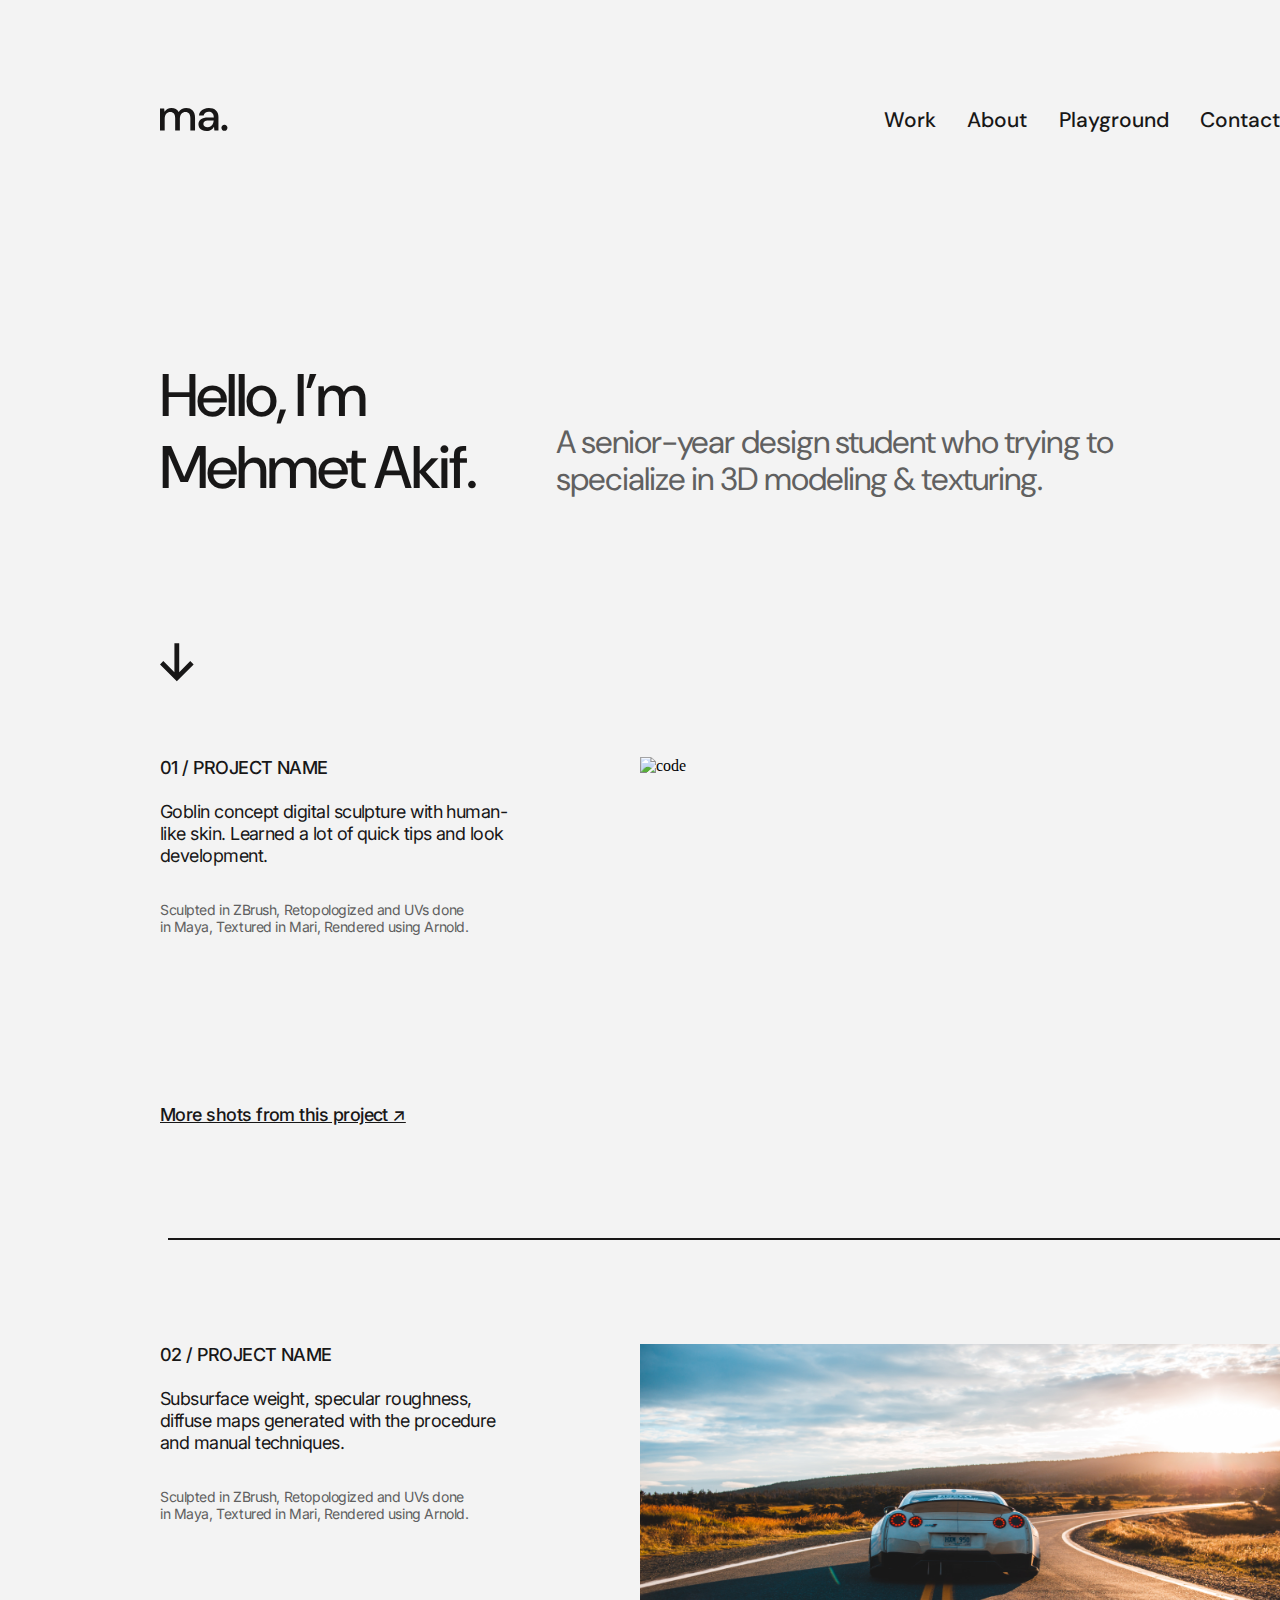
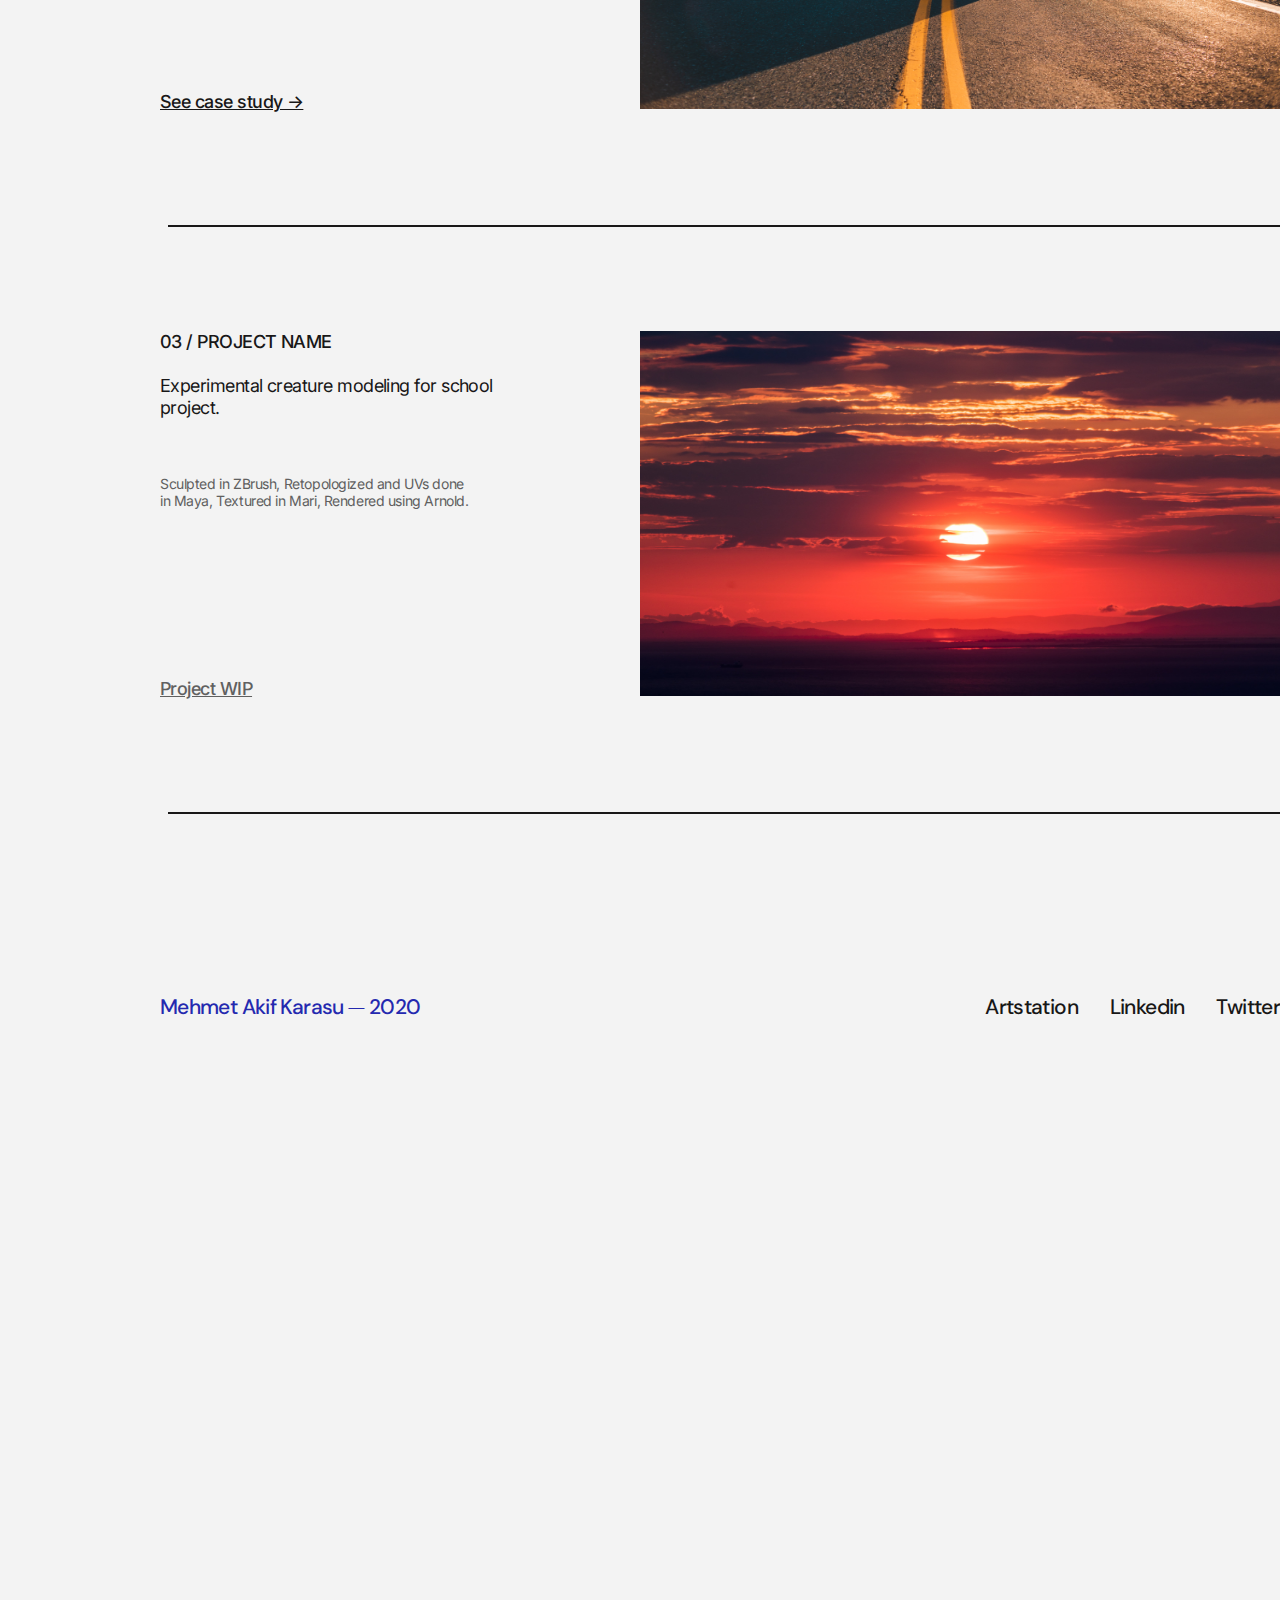
==== index.html @ daea24e1 "Add files via upload" ====
<!DOCTYPE html>
<html lang="en">
<head>
    <meta charset="UTF-8">
    <meta http-equiv="X-UA-Compatible" content="IE=edge">
    <meta name="viewport" content="width=device-width, initial-scale=1.0">
    <title>Portfolio-Work-Page</title>
    <link rel="stylesheet" href="style.css">
</head>
<body>

    <!-- Navigation Bar -->
    <nav>
        
    <svg width="68" height="23" viewBox="0 0 68 23" fill="none" xmlns="http://www.w3.org/2000/svg">
    <path d="M0 22.4692V0.530769H4.15913L4.55734 3.62692C5.26528 2.50641 6.19445 1.62179 7.34484 0.973076C8.52474 0.324359 9.88162 0 11.4155 0C14.8962 0 17.315 1.37115 18.6718 4.11346C19.4683 2.84551 20.5302 1.84295 21.8575 1.10577C23.2144 0.36859 24.6745 0 26.2379 0C28.9812 0 31.1345 0.825641 32.6978 2.47692C34.2612 4.1282 35.0429 6.59038 35.0429 9.86346V22.4692H30.3528V10.35C30.3528 6.10385 28.7304 3.98077 25.4857 3.98077C23.8339 3.98077 22.477 4.6 21.4151 5.83846C20.3827 7.07692 19.8665 8.84615 19.8665 11.1462V22.4692H15.1764V10.35C15.1764 6.10385 13.5393 3.98077 10.2651 3.98077C8.64273 3.98077 7.3006 4.6 6.23869 5.83846C5.20628 7.07692 4.69008 8.84615 4.69008 11.1462V22.4692H0Z" fill="#181717"/>
    <path d="M46.636 23C44.7777 23 43.2438 22.6904 42.0344 22.0712C40.825 21.4519 39.9254 20.641 39.3354 19.6385C38.7455 18.6064 38.4505 17.4859 38.4505 16.2769C38.4505 14.1538 39.2764 12.4731 40.9283 11.2346C42.5801 9.99616 44.9399 9.37692 48.0076 9.37692H53.7596V8.97885C53.7596 7.26859 53.2877 5.9859 52.3438 5.13077C51.4293 4.27564 50.2347 3.84808 48.7598 3.84808C47.4619 3.84808 46.3263 4.17243 45.3529 4.82115C44.409 5.44038 43.8338 6.36923 43.6273 7.60769H38.9372C39.0847 6.01539 39.6156 4.65897 40.5301 3.53846C41.474 2.38846 42.6539 1.51859 44.0697 0.928846C45.5151 0.309615 47.0932 0 48.8041 0C51.8718 0 54.2463 0.810897 55.9277 2.43269C57.609 4.025 58.4497 6.20705 58.4497 8.97885V22.4692H54.3791L53.9809 18.7096C53.3614 19.9186 52.4617 20.9359 51.2819 21.7615C50.102 22.5872 48.5533 23 46.636 23ZM47.5652 19.1962C48.8336 19.1962 49.8955 18.9013 50.7509 18.3115C51.6358 17.6923 52.3143 16.8814 52.7862 15.8788C53.2877 14.8763 53.5974 13.7705 53.7154 12.5615H48.4944C46.636 12.5615 45.3086 12.8859 44.5122 13.5346C43.7453 14.1833 43.3618 14.9942 43.3618 15.9673C43.3618 16.9699 43.7305 17.766 44.468 18.3558C45.2349 18.916 46.2673 19.1962 47.5652 19.1962Z" fill="#181717"/>
    <path d="M64.4492 22.7346C63.5643 22.7346 62.8268 22.4545 62.2369 21.8942C61.6764 21.3045 61.3962 20.6115 61.3962 19.8154C61.3962 18.9897 61.6764 18.2968 62.2369 17.7365C62.8268 17.1468 63.5643 16.8519 64.4492 16.8519C65.3341 16.8519 66.0568 17.1468 66.6172 17.7365C67.1777 18.2968 67.4579 18.9897 67.4579 19.8154C67.4579 20.6115 67.1777 21.3045 66.6172 21.8942C66.0568 22.4545 65.3341 22.7346 64.4492 22.7346Z" fill="#181717"/>
    </svg>
    
        <div class="nav-links">
            <ul>
                <li>Work</li>
                <li><a href="/about.html">About</a></li>
                <li>Playground</li>
                <li>Contact</li>
            </ul>
        </div>
    </nav>


    <!-- Section Part -->

    <section>
        <div class="headline">
            <div id="T1">
                Hello, I’m Mehmet Akif.
            </div>
            <div id="T2">
                A senior-year design student who trying to specialize in 3D modeling & texturing.
            </div>
            
            <svg width="34" height="39" viewBox="0 0 34 39" fill="none" xmlns="http://www.w3.org/2000/svg">
                <path d="M19.2187 0.181824H14.4176V29.2102L3.31959 18.1122L0.0326538 21.4361L16.8182 38.2216L33.6406 21.4361L30.2798 18.1122L19.2187 29.2102V0.181824Z" fill="#181717"/>
            </svg>
        </div>

        <div class="body_1">
            <div id="id-11">
                01 / PROJECT NAME
            </div>
            <div id="id-12">
                Goblin concept digital sculpture with human-like skin. Learned a lot of quick tips and look development.
            </div>
            <div id="id-13">
                Sculpted in ZBrush, Retopologized and UVs done in Maya, Textured in Mari, Rendered using Arnold.
            </div>
            <div id="id-14">
                <u>More shots from this project &#8599;</u>
            </div>
            <div id="thumbnail">
                <img src="/thumb-1.jpg" alt="code" height="364.68px" width="640px">
            </div>
            <hr id="seprator">
        </div>
        <div class="body_2">
            <div id="id-21">
                02 / PROJECT NAME            
            </div>
            <div id="id-22">
                Subsurface weight, specular roughness, diffuse maps generated with the procedure and manual techniques.          
            </div>
            <div id="id-23">
                Sculpted in ZBrush, Retopologized and UVs done in Maya, Textured in Mari, Rendered using Arnold.
            </div>
            <div id="id-24">
                <u>See case study &#8594;</u>
            </div>
            <div id="thumbnail-2">
                <img src="/thumb-2.jpg" alt="car" height="364.68px" width="640px">
            </div>
            <hr id="seprator-2">
        </div>
        <div class="body_3">
            <div id="id-31">
                03 / PROJECT NAME            
            </div>
            <div id="id-32">
                Experimental creature modeling for school project.
            </div>
            <div id="id-33">
                Sculpted in ZBrush, Retopologized and UVs done in Maya, Textured in Mari, Rendered using Arnold.
            </div>
            <div id="id-34">
                <u>Project WIP</u>
            </div>
            <div id="thumbnail-3">
                <img src="/thumb-3.jpg" alt="sunset" height="364.68px" width="640px">
            </div>
            <hr id="seprator-3">
        </div>
    </section>

    <!-- footer part -->
    
    <footer>
        <div class="f1">
            Mehmet Akif Karasu ⏤ 2020
        </div>
        <div class="social">
            <ul>
                <li>Artstation</li>
                <li>Linkedin</li>
                <li>Twitter</li>
            </ul>
        </div>
    </footer>
</body>
</html>
---- style.css ----
@import url('https://fonts.googleapis.com/css2?family=DM+Sans:wght@500&display=swap');
@import url('https://fonts.googleapis.com/css2?family=Inter:wght@300;400;500&display=swap');


body{
    margin: 0px;
    padding: 0px;
    width: 1440px;
    height: 2688px;
    background-color: #F3F3F3;
}


nav{
    position: absolute;
    display: flex;
    justify-content: space-between;
    width: 1120px;
    height: 35px;
    top: 102px;
    right: 160px;
    bottom: 2551px;
    left: 160px;
    align-items: center;
    font-family: 'DM Sans', sans-serif; 
}

.nav-links ul{
    display: flex;
    list-style: none;
    gap: 31.35px;
    font-style: normal;
    font-weight: 500;
    font-size: 21px;
}

.nav-links li,.nav-links li a{
    text-decoration: none;
    color: #181717;
}

.nav-links li a:hover{
    color:#6b19d6;
}


section{
    width: 1120px;
    height: 2044px;
    margin: 360px 160px 284px 160px;
}

.headline{
    width: 1056px;
    height: 283.22px;
    padding: 0px 64px 1760.78px 0px;
}


#T1{
    width: 360px;
    height: 129px;
    font-family: 'DM Sans';
    font-style: normal;
    font-weight: 500;
    font-size: 60px;
    line-height: 120%;
    letter-spacing: -0.03em;
    color: #181717;
    padding: 0px 696px 154.22px 0px;
}
 
#T2{
    position: absolute;
    width: 580px;
    height: 111px;
    left: calc(50% - 580px/2 + 206px);
    top: 424px;
    font-family: 'DM Sans';
    font-style: normal;
    font-weight: 400;
    font-size: 32px;
    line-height: 117%;
    letter-spacing: -0.03em;
    color: #606060;
}


.body_1{
    width: 1120px;
    height: 473px;
    padding: 397px 0px 1174px 0px;
}

#id-11{
    position: absolute;
    left: 160px;
    right: 953.79px;
    top: 757px;
    bottom: 1912px;
    width: 326.21px;
    height: 19px;
    font-family: 'Inter';
    font-style: normal;
    font-weight: 500;
    font-size: 18px;
    line-height: 121.5%;
    letter-spacing: -0.03em;
    color: #181717;
}

#id-12{
    position: absolute;
    width: 356px;
    height: 101px;
    left: 160px;
    right: 924px;
    top: 801px;
    bottom: 1718px;
    font-family: 'Inter';
    font-style: normal;
    font-weight: 400;
    font-size: 18px;
    line-height: 121.5%;
    letter-spacing: -0.03em;
    color: #181717;
}

#id-13{
    position: absolute;
    width: 315.34px;
    height: 35px;
    left: 160px;
    right: 964.66px;
    top: 902px;
    bottom: 1751px;
    font-family: 'Inter';
    font-style: normal;
    font-weight: 400;
    font-size: 14px;
    line-height: 121.5%;
    letter-spacing: -0.03em;
    color: #606060;
}

#id-14{
    position: absolute;
    width: 326.21px;
    height: 20px;
    left: 160px;
    right: 953.79px;
    top: 1104px;
    bottom: 1564px;
    font-family: 'Inter';
    font-style: normal;
    font-weight: 500;
    font-size: 18px;
    line-height: 121.5%;
    letter-spacing: -0.03em;
    color: #181717;
}


#thumbnail{
    position: absolute;
    width: 640px;
    height: 364.68px;
    left: 640px;
    right: 160px;
    top: 757px;
    bottom: 1566.32px;
}


#seprator{
    position: absolute;
    width: 1115.06px;
    left: 167.91px;
    right: 390px;
    top: 1230px;
    bottom: 1458px;
    border: 1.5px solid #181717;
}


.body_2{
    width: 1120px;
    height: 473px;
    padding: 984px 0px 587px 0px;
}
#id-21{
    position: absolute;
    left: 160px;
    right: 953.79px;
    top: 1344px;
    bottom: 1325px;
    width: 326.21px;
    height: 19px;
    font-family: 'Inter';
    font-style: normal;
    font-weight: 500;
    font-size: 18px;
    line-height: 121.5%;
    letter-spacing: -0.03em;
    color: #181717;
}


#id-22{
    position: absolute;
    width: 356px;
    height: 101px;
    left: 160px;
    right: 924px;
    top: 1388px;
    bottom: 1131px;
    font-family: 'Inter';
    font-style: normal;
    font-weight: 400;
    font-size: 18px;
    line-height: 121.5%;
    letter-spacing: -0.03em;
    color: #181717;
}


#id-23{
    position: absolute;
    width: 315.34px;
    height: 35px;
    left: 160px;
    right: 964.66px;
    top: 1489px;
    bottom: 1164px;
    font-family: 'Inter';
    font-style: normal;
    font-weight: 400;
    font-size: 14px;
    line-height: 121.5%;
    letter-spacing: -0.03em;
    color: #606060;
}


#id-24{
    position: absolute;
    width: 326.21px;
    height: 20px;
    left: 160px;
    right: 953.79px;
    top: 1691px;
    bottom: 977px;
    font-family: 'Inter';
    font-style: normal;
    font-weight: 500;
    font-size: 18px;
    line-height: 121.5%;
    letter-spacing: -0.03em;
    color: #181717;
}


#thumbnail-2{
    position: absolute;
    width: 640px;
    height: 364.68px;
    left: 640px;
    right: 160px;
    top: 1344px;
    bottom: 979.32px;
}


#seprator-2{
    position: absolute;
    width: 1115.06px;
    left: 167.91px;
    right: 390px;
    top: 1817px;
    bottom: 871px;
    border: 1.5px solid #181717;
}


#id-31{
    position: absolute;
    left: 160px;
    right: 953.79px;
    top: 1931px;
    bottom: 738px;
    width: 326.21px;
    height: 19px;
    font-family: 'Inter';
    font-style: normal;
    font-weight: 500;
    font-size: 18px;
    line-height: 121.5%;
    letter-spacing: -0.03em;
    color: #181717;
}


#id-32{
    position: absolute;
    width: 356px;
    height: 101px;
    left: 160px;
    right: 924px;
    top: 1975px;
    bottom: 544px;
    font-family: 'Inter';
    font-style: normal;
    font-weight: 400;
    font-size: 18px;
    line-height: 121.5%;
    letter-spacing: -0.03em;
    color: #181717;
}


#id-33{
    position: absolute;
    width: 315.34px;
    height: 35px;
    left: 160px;
    right: 964.66px;
    top: 2076px;
    bottom: 577px;
    font-family: 'Inter';
    font-style: normal;
    font-weight: 400;
    font-size: 14px;
    line-height: 121.5%;
    letter-spacing: -0.03em;
    color: #606060;
}


#id-34{
    position: absolute;
    width: 326.21px;
    height: 20px;
    left: 160px;
    right: 953.79px;
    top: 2278px;
    bottom: 390px;
    font-family: 'Inter';
    font-style: normal;
    font-weight: 500;
    font-size: 18px;
    line-height: 121.5%;
    letter-spacing: -0.03em;
    color: #606060;
}


#thumbnail-3{
    position: absolute;
    width: 640px;
    height: 364.68px;
    left: 640px;
    right: 160px;
    top: 1931px;
    bottom: 392.32px;
}


#seprator-3{
    position: absolute;
    width: 1115.06px;
    left: 167.91px;
    right: 390px;
    top: 2404px;
    bottom: 284px;
    border: 1.5px solid #181717;
}


footer{
    position: absolute;
    display: flex;
    justify-content: space-between;
    width: 1120px;
    height: 20px;
    top: 2598px;
    right: 160px;
    bottom: 70px;
    left: 160px;
    align-items: center;
    font-family: 'DM Sans', sans-serif;
}


.f1{
    font-family: 'DM Sans';
    font-style: normal;
    font-weight: 500;
    font-size: 21px;
    line-height: 120%;
    letter-spacing: -0.03em;
    color: #2429AF;
}


.social ul{
    display: flex;
    list-style: none;
    gap: 31.74px;
    font-style: normal;
    font-weight: 500;
    font-size: 21px;
    line-height: 120%;
    letter-spacing: -0.03em;
    color: #181717;
}
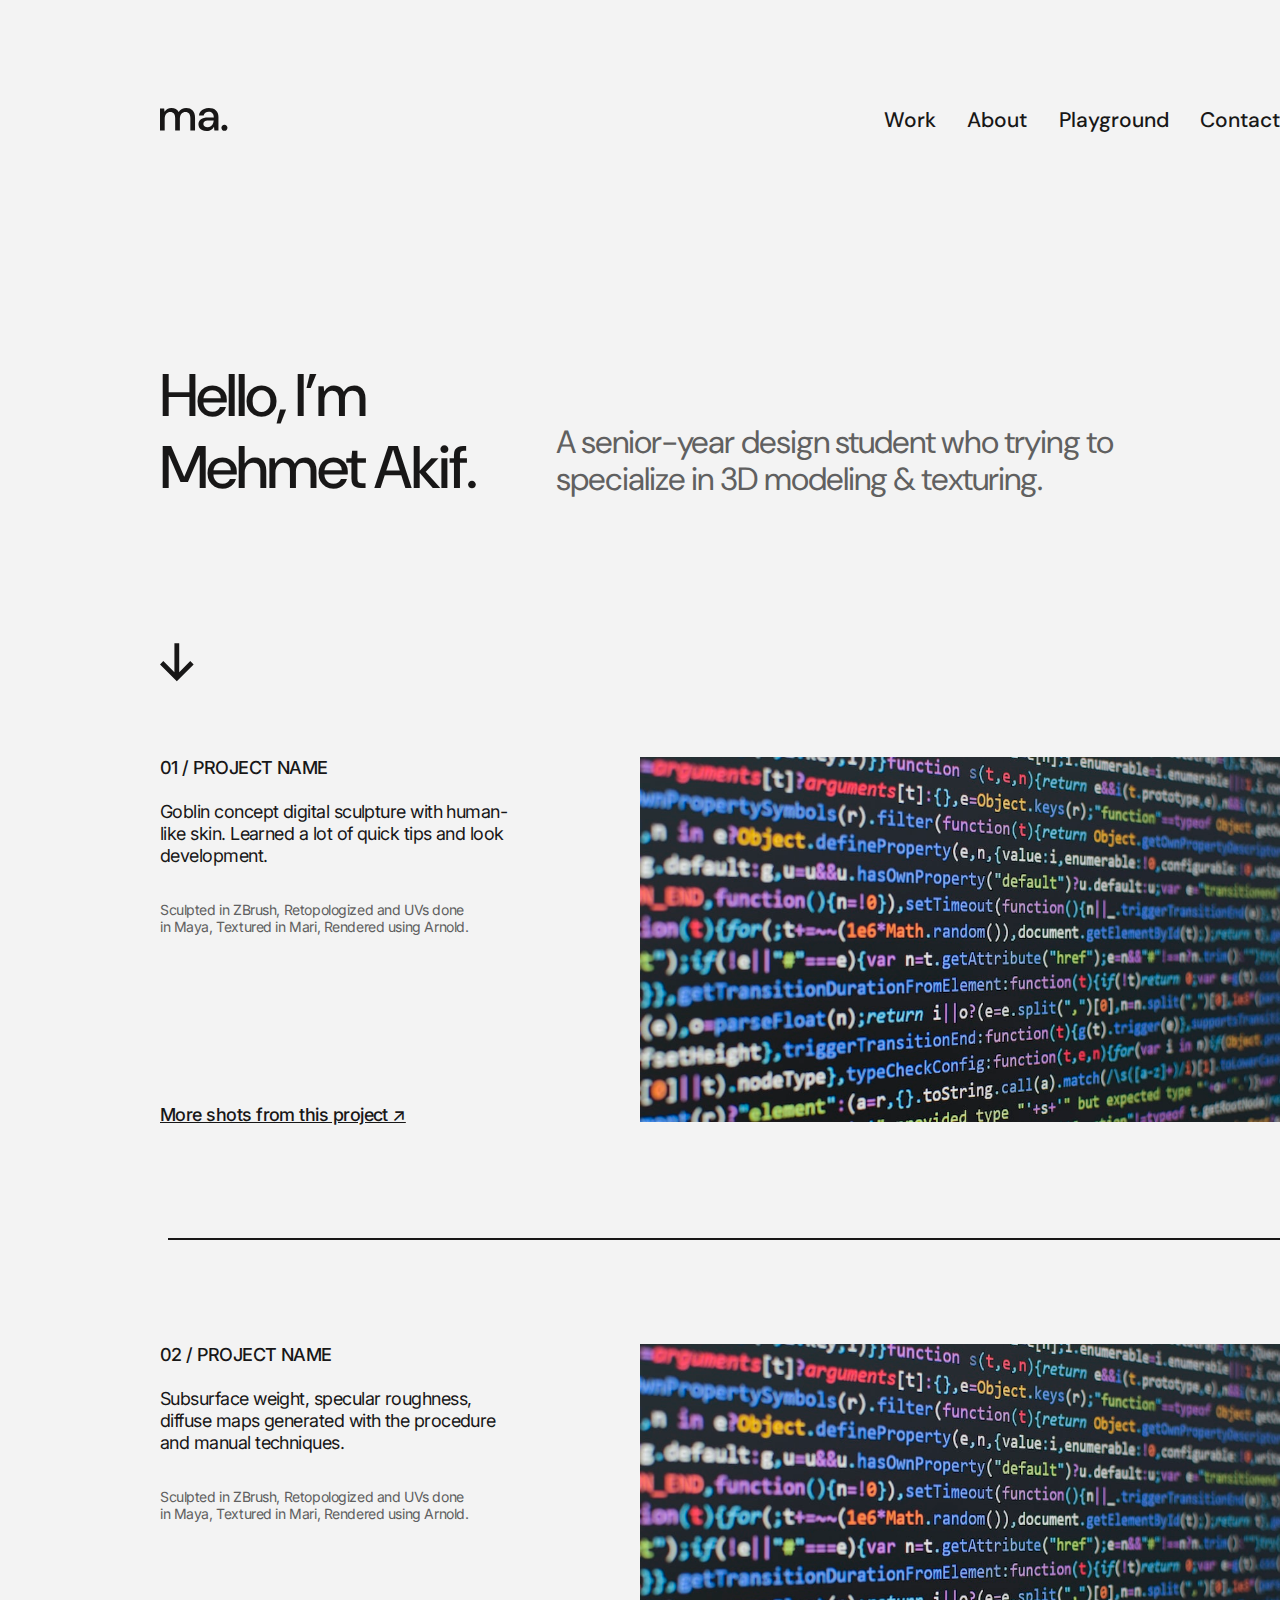
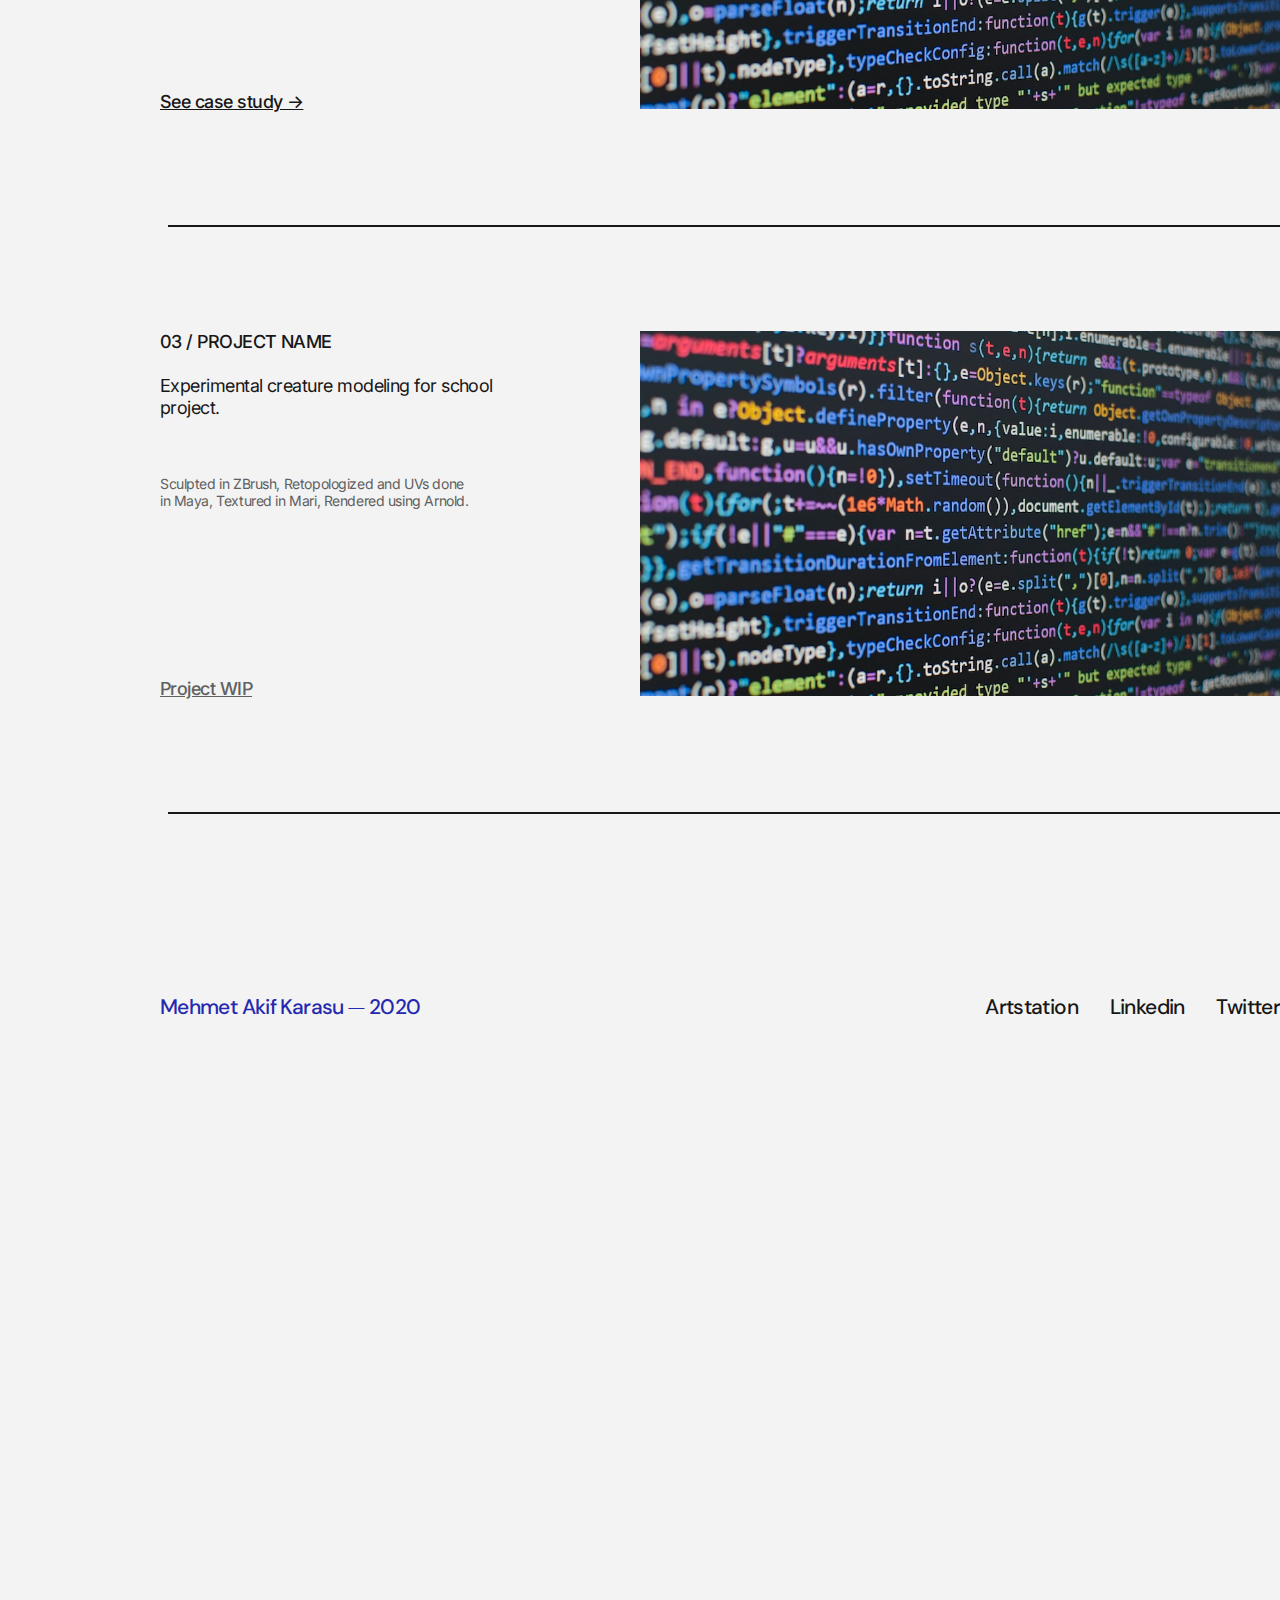
==== commit fd60a7af: "Add files via upload" ====
--- a/index.html
+++ b/index.html
@@ -59,7 +59,7 @@
                 <u>More shots from this project &#8599;</u>
             </div>
             <div id="thumbnail">
-                <img src="/thumb-1.jpg" alt="code" height="364.68px" width="640px">
+                <img src="/thumb-1.png" alt="code" height="364.68px" width="640px">
             </div>
             <hr id="seprator">
         </div>
@@ -77,7 +77,7 @@
                 <u>See case study &#8594;</u>
             </div>
             <div id="thumbnail-2">
-                <img src="/thumb-2.jpg" alt="car" height="364.68px" width="640px">
+                <img src="/thumb-1.png" alt="car" height="364.68px" width="640px">
             </div>
             <hr id="seprator-2">
         </div>
@@ -95,7 +95,7 @@
                 <u>Project WIP</u>
             </div>
             <div id="thumbnail-3">
-                <img src="/thumb-3.jpg" alt="sunset" height="364.68px" width="640px">
+                <img src="/thumb-1.png" alt="sunset" height="364.68px" width="640px">
             </div>
             <hr id="seprator-3">
         </div>
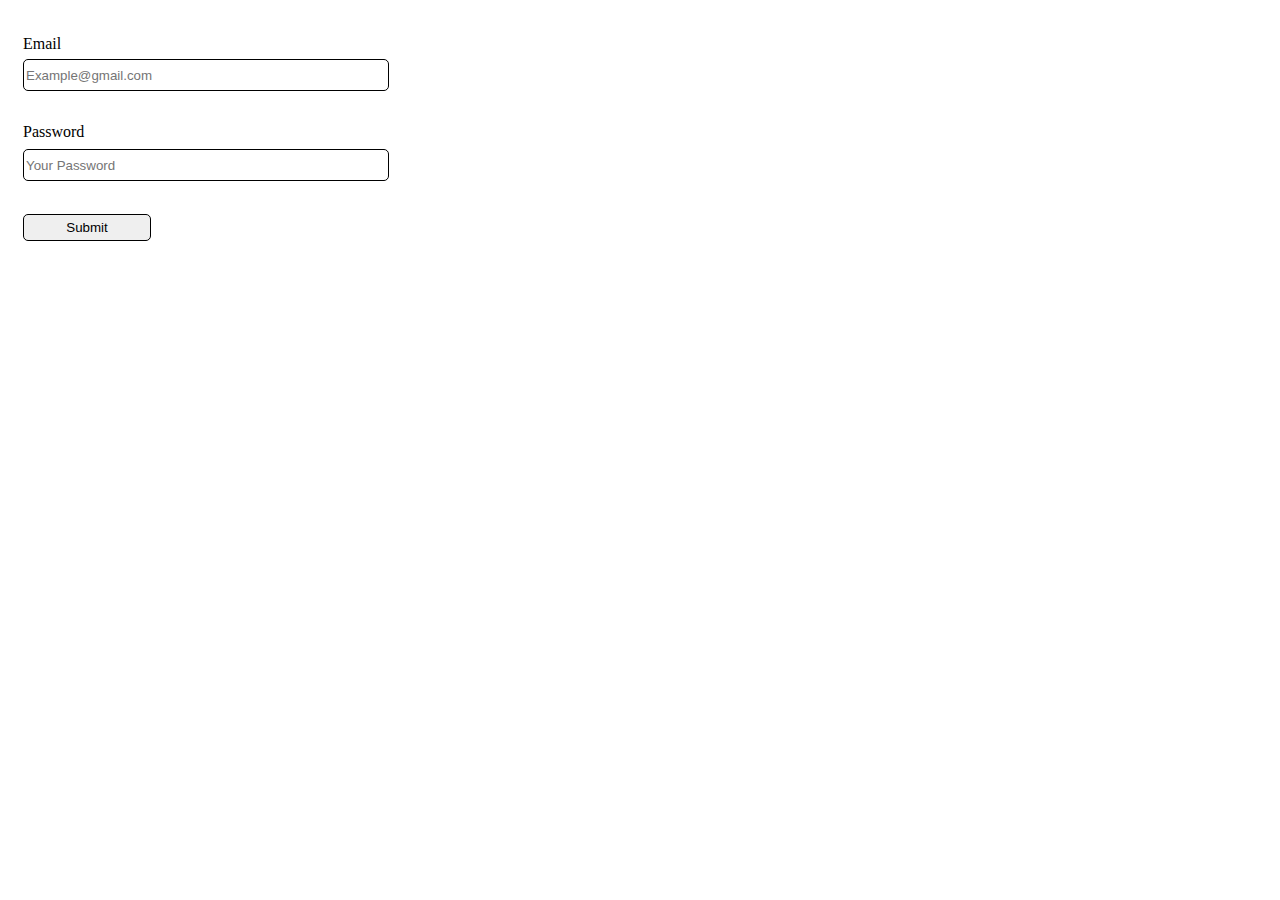
==== commit 931e717f: "Add files via upload" ====
--- a/index.html
+++ b/index.html
@@ -1,119 +1,27 @@
 <!DOCTYPE html>
 <html lang="en">
 <head>
-    <meta charset="UTF-8">
-    <meta http-equiv="X-UA-Compatible" content="IE=edge">
-    <meta name="viewport" content="width=device-width, initial-scale=1.0">
-    <title>Portfolio-Work-Page</title>
-    <link rel="stylesheet" href="style.css">
+	<meta charset="UTF-8">
+	<meta http-equiv="X-UA-Compatible" content="IE=edge">
+	<meta name="viewport" content="width=device-width, initial-scale=1.0">
+	<title>Sign Up Form</title>
+	<link rel="stylesheet" href="/style.css">
 </head>
 <body>
+	<div class="container">
+		<form name="myForm1" onsubmit="return myFun1()">
+			<p class="email">Email</p>
+			<input class="box1" type="text" name="Email" value="" placeholder="Example@gmail.com">
+			<span id="message1"></span>
+		
+			<p class="paswrd">Password</p>
+			<input class="box2" type="password" name="Password" value="" placeholder="Your Password">
+			<span id="message2"></span>
 
-    <!-- Navigation Bar -->
-    <nav>
-        
-    <svg width="68" height="23" viewBox="0 0 68 23" fill="none" xmlns="http://www.w3.org/2000/svg">
-    <path d="M0 22.4692V0.530769H4.15913L4.55734 3.62692C5.26528 2.50641 6.19445 1.62179 7.34484 0.973076C8.52474 0.324359 9.88162 0 11.4155 0C14.8962 0 17.315 1.37115 18.6718 4.11346C19.4683 2.84551 20.5302 1.84295 21.8575 1.10577C23.2144 0.36859 24.6745 0 26.2379 0C28.9812 0 31.1345 0.825641 32.6978 2.47692C34.2612 4.1282 35.0429 6.59038 35.0429 9.86346V22.4692H30.3528V10.35C30.3528 6.10385 28.7304 3.98077 25.4857 3.98077C23.8339 3.98077 22.477 4.6 21.4151 5.83846C20.3827 7.07692 19.8665 8.84615 19.8665 11.1462V22.4692H15.1764V10.35C15.1764 6.10385 13.5393 3.98077 10.2651 3.98077C8.64273 3.98077 7.3006 4.6 6.23869 5.83846C5.20628 7.07692 4.69008 8.84615 4.69008 11.1462V22.4692H0Z" fill="#181717"/>
-    <path d="M46.636 23C44.7777 23 43.2438 22.6904 42.0344 22.0712C40.825 21.4519 39.9254 20.641 39.3354 19.6385C38.7455 18.6064 38.4505 17.4859 38.4505 16.2769C38.4505 14.1538 39.2764 12.4731 40.9283 11.2346C42.5801 9.99616 44.9399 9.37692 48.0076 9.37692H53.7596V8.97885C53.7596 7.26859 53.2877 5.9859 52.3438 5.13077C51.4293 4.27564 50.2347 3.84808 48.7598 3.84808C47.4619 3.84808 46.3263 4.17243 45.3529 4.82115C44.409 5.44038 43.8338 6.36923 43.6273 7.60769H38.9372C39.0847 6.01539 39.6156 4.65897 40.5301 3.53846C41.474 2.38846 42.6539 1.51859 44.0697 0.928846C45.5151 0.309615 47.0932 0 48.8041 0C51.8718 0 54.2463 0.810897 55.9277 2.43269C57.609 4.025 58.4497 6.20705 58.4497 8.97885V22.4692H54.3791L53.9809 18.7096C53.3614 19.9186 52.4617 20.9359 51.2819 21.7615C50.102 22.5872 48.5533 23 46.636 23ZM47.5652 19.1962C48.8336 19.1962 49.8955 18.9013 50.7509 18.3115C51.6358 17.6923 52.3143 16.8814 52.7862 15.8788C53.2877 14.8763 53.5974 13.7705 53.7154 12.5615H48.4944C46.636 12.5615 45.3086 12.8859 44.5122 13.5346C43.7453 14.1833 43.3618 14.9942 43.3618 15.9673C43.3618 16.9699 43.7305 17.766 44.468 18.3558C45.2349 18.916 46.2673 19.1962 47.5652 19.1962Z" fill="#181717"/>
-    <path d="M64.4492 22.7346C63.5643 22.7346 62.8268 22.4545 62.2369 21.8942C61.6764 21.3045 61.3962 20.6115 61.3962 19.8154C61.3962 18.9897 61.6764 18.2968 62.2369 17.7365C62.8268 17.1468 63.5643 16.8519 64.4492 16.8519C65.3341 16.8519 66.0568 17.1468 66.6172 17.7365C67.1777 18.2968 67.4579 18.9897 67.4579 19.8154C67.4579 20.6115 67.1777 21.3045 66.6172 21.8942C66.0568 22.4545 65.3341 22.7346 64.4492 22.7346Z" fill="#181717"/>
-    </svg>
-    
-        <div class="nav-links">
-            <ul>
-                <li>Work</li>
-                <li><a href="/about.html">About</a></li>
-                <li>Playground</li>
-                <li>Contact</li>
-            </ul>
-        </div>
-    </nav>
-
-
-    <!-- Section Part -->
-
-    <section>
-        <div class="headline">
-            <div id="T1">
-                Hello, I’m Mehmet Akif.
-            </div>
-            <div id="T2">
-                A senior-year design student who trying to specialize in 3D modeling & texturing.
-            </div>
-            
-            <svg width="34" height="39" viewBox="0 0 34 39" fill="none" xmlns="http://www.w3.org/2000/svg">
-                <path d="M19.2187 0.181824H14.4176V29.2102L3.31959 18.1122L0.0326538 21.4361L16.8182 38.2216L33.6406 21.4361L30.2798 18.1122L19.2187 29.2102V0.181824Z" fill="#181717"/>
-            </svg>
-        </div>
-
-        <div class="body_1">
-            <div id="id-11">
-                01 / PROJECT NAME
-            </div>
-            <div id="id-12">
-                Goblin concept digital sculpture with human-like skin. Learned a lot of quick tips and look development.
-            </div>
-            <div id="id-13">
-                Sculpted in ZBrush, Retopologized and UVs done in Maya, Textured in Mari, Rendered using Arnold.
-            </div>
-            <div id="id-14">
-                <u>More shots from this project &#8599;</u>
-            </div>
-            <div id="thumbnail">
-                <img src="/thumb-1.png" alt="code" height="364.68px" width="640px">
-            </div>
-            <hr id="seprator">
-        </div>
-        <div class="body_2">
-            <div id="id-21">
-                02 / PROJECT NAME            
-            </div>
-            <div id="id-22">
-                Subsurface weight, specular roughness, diffuse maps generated with the procedure and manual techniques.          
-            </div>
-            <div id="id-23">
-                Sculpted in ZBrush, Retopologized and UVs done in Maya, Textured in Mari, Rendered using Arnold.
-            </div>
-            <div id="id-24">
-                <u>See case study &#8594;</u>
-            </div>
-            <div id="thumbnail-2">
-                <img src="/thumb-1.png" alt="car" height="364.68px" width="640px">
-            </div>
-            <hr id="seprator-2">
-        </div>
-        <div class="body_3">
-            <div id="id-31">
-                03 / PROJECT NAME            
-            </div>
-            <div id="id-32">
-                Experimental creature modeling for school project.
-            </div>
-            <div id="id-33">
-                Sculpted in ZBrush, Retopologized and UVs done in Maya, Textured in Mari, Rendered using Arnold.
-            </div>
-            <div id="id-34">
-                <u>Project WIP</u>
-            </div>
-            <div id="thumbnail-3">
-                <img src="/thumb-1.png" alt="sunset" height="364.68px" width="640px">
-            </div>
-            <hr id="seprator-3">
-        </div>
-    </section>
-
-    <!-- footer part -->
-    
-    <footer>
-        <div class="f1">
-            Mehmet Akif Karasu ⏤ 2020
-        </div>
-        <div class="social">
-            <ul>
-                <li>Artstation</li>
-                <li>Linkedin</li>
-                <li>Twitter</li>
-            </ul>
-        </div>
-    </footer>
+			<span id="message3"></span>
+			<input class="b1" type="submit" value="Submit"></input >
+		</form>
+	</div>
+	<script src="/script.js"></script>
 </body>
 </html>--- a/style.css
+++ b/style.css
@@ -1,415 +1,69 @@
-@import url('https://fonts.googleapis.com/css2?family=DM+Sans:wght@500&display=swap');
-@import url('https://fonts.googleapis.com/css2?family=Inter:wght@300;400;500&display=swap');
-
-
 body{
-    margin: 0px;
-    padding: 0px;
-    width: 1440px;
-    height: 2688px;
-    background-color: #F3F3F3;
+    margin: 0;
+    padding: 0;
+    height: 250px;
+    width: 498px;
 }
-
-
-nav{
+.container{
     position: absolute;
-    display: flex;
-    justify-content: space-between;
-    width: 1120px;
-    height: 35px;
-    top: 102px;
-    right: 160px;
-    bottom: 2551px;
-    left: 160px;
-    align-items: center;
-    font-family: 'DM Sans', sans-serif; 
+    width: 360px;
+    height: 202px;
+    top: 19px;
+    left: 23px;
 }
-
-.nav-links ul{
-    display: flex;
-    list-style: none;
-    gap: 31.35px;
-    font-style: normal;
-    font-weight: 500;
-    font-size: 21px;
+.email{
+    position: absolute;
+    top: 0px;
+    left: 0px;
 }
-
-.nav-links li,.nav-links li a{
-    text-decoration: none;
-    color: #181717;
+.box1{
+    position: absolute;
+    width: 360px;
+    height: 28px;
+    top: 40px;
+    left: 0px;
+    border: 1px solid black;
+    border-radius: 5px;
 }
-
-.nav-links li a:hover{
-    color:#6b19d6;
+#message1{
+    position: absolute;
+    top: 77px;
+    left: 0px;
+    color: red;
 }
-
-
-section{
-    width: 1120px;
-    height: 2044px;
-    margin: 360px 160px 284px 160px;
+.paswrd{
+    position: absolute;
+    top: 88px;
+    left: 0px;
 }
-
-.headline{
-    width: 1056px;
-    height: 283.22px;
-    padding: 0px 64px 1760.78px 0px;
+.box2{
+    position: absolute;
+    width: 360px;
+    height: 28px;
+    top: 130px;
+    left: 0px;
+    border: 1px solid black;
+    border-radius: 5px;
 }
-
-
-#T1{
-    width: 360px;
-    height: 129px;
-    font-family: 'DM Sans';
-    font-style: normal;
-    font-weight: 500;
-    font-size: 60px;
-    line-height: 120%;
-    letter-spacing: -0.03em;
-    color: #181717;
-    padding: 0px 696px 154.22px 0px;
+#message2{
+    position: absolute;
+    width: 371px;
+    top: 161px;
+    left: 0px;
+    color: red;
 }
- 
-#T2{
+#message3{
     position: absolute;
-    width: 580px;
-    height: 111px;
-    left: calc(50% - 580px/2 + 206px);
-    top: 424px;
-    font-family: 'DM Sans';
-    font-style: normal;
-    font-weight: 400;
-    font-size: 32px;
-    line-height: 117%;
-    letter-spacing: -0.03em;
-    color: #606060;
+    top: 175px;
+    left: 0px;
+    color: green;
 }
-
-
-.body_1{
-    width: 1120px;
-    height: 473px;
-    padding: 397px 0px 1174px 0px;
-}
-
-#id-11{
+.b1{
     position: absolute;
-    left: 160px;
-    right: 953.79px;
-    top: 757px;
-    bottom: 1912px;
-    width: 326.21px;
-    height: 19px;
-    font-family: 'Inter';
-    font-style: normal;
-    font-weight: 500;
-    font-size: 18px;
-    line-height: 121.5%;
-    letter-spacing: -0.03em;
-    color: #181717;
-}
-
-#id-12{
-    position: absolute;
-    width: 356px;
-    height: 101px;
-    left: 160px;
-    right: 924px;
-    top: 801px;
-    bottom: 1718px;
-    font-family: 'Inter';
-    font-style: normal;
-    font-weight: 400;
-    font-size: 18px;
-    line-height: 121.5%;
-    letter-spacing: -0.03em;
-    color: #181717;
-}
-
-#id-13{
-    position: absolute;
-    width: 315.34px;
-    height: 35px;
-    left: 160px;
-    right: 964.66px;
-    top: 902px;
-    bottom: 1751px;
-    font-family: 'Inter';
-    font-style: normal;
-    font-weight: 400;
-    font-size: 14px;
-    line-height: 121.5%;
-    letter-spacing: -0.03em;
-    color: #606060;
-}
-
-#id-14{
-    position: absolute;
-    width: 326.21px;
-    height: 20px;
-    left: 160px;
-    right: 953.79px;
-    top: 1104px;
-    bottom: 1564px;
-    font-family: 'Inter';
-    font-style: normal;
-    font-weight: 500;
-    font-size: 18px;
-    line-height: 121.5%;
-    letter-spacing: -0.03em;
-    color: #181717;
-}
-
-
-#thumbnail{
-    position: absolute;
-    width: 640px;
-    height: 364.68px;
-    left: 640px;
-    right: 160px;
-    top: 757px;
-    bottom: 1566.32px;
-}
-
-
-#seprator{
-    position: absolute;
-    width: 1115.06px;
-    left: 167.91px;
-    right: 390px;
-    top: 1230px;
-    bottom: 1458px;
-    border: 1.5px solid #181717;
-}
-
-
-.body_2{
-    width: 1120px;
-    height: 473px;
-    padding: 984px 0px 587px 0px;
-}
-#id-21{
-    position: absolute;
-    left: 160px;
-    right: 953.79px;
-    top: 1344px;
-    bottom: 1325px;
-    width: 326.21px;
-    height: 19px;
-    font-family: 'Inter';
-    font-style: normal;
-    font-weight: 500;
-    font-size: 18px;
-    line-height: 121.5%;
-    letter-spacing: -0.03em;
-    color: #181717;
-}
-
-
-#id-22{
-    position: absolute;
-    width: 356px;
-    height: 101px;
-    left: 160px;
-    right: 924px;
-    top: 1388px;
-    bottom: 1131px;
-    font-family: 'Inter';
-    font-style: normal;
-    font-weight: 400;
-    font-size: 18px;
-    line-height: 121.5%;
-    letter-spacing: -0.03em;
-    color: #181717;
-}
-
-
-#id-23{
-    position: absolute;
-    width: 315.34px;
-    height: 35px;
-    left: 160px;
-    right: 964.66px;
-    top: 1489px;
-    bottom: 1164px;
-    font-family: 'Inter';
-    font-style: normal;
-    font-weight: 400;
-    font-size: 14px;
-    line-height: 121.5%;
-    letter-spacing: -0.03em;
-    color: #606060;
-}
-
-
-#id-24{
-    position: absolute;
-    width: 326.21px;
-    height: 20px;
-    left: 160px;
-    right: 953.79px;
-    top: 1691px;
-    bottom: 977px;
-    font-family: 'Inter';
-    font-style: normal;
-    font-weight: 500;
-    font-size: 18px;
-    line-height: 121.5%;
-    letter-spacing: -0.03em;
-    color: #181717;
-}
-
-
-#thumbnail-2{
-    position: absolute;
-    width: 640px;
-    height: 364.68px;
-    left: 640px;
-    right: 160px;
-    top: 1344px;
-    bottom: 979.32px;
-}
-
-
-#seprator-2{
-    position: absolute;
-    width: 1115.06px;
-    left: 167.91px;
-    right: 390px;
-    top: 1817px;
-    bottom: 871px;
-    border: 1.5px solid #181717;
-}
-
-
-#id-31{
-    position: absolute;
-    left: 160px;
-    right: 953.79px;
-    top: 1931px;
-    bottom: 738px;
-    width: 326.21px;
-    height: 19px;
-    font-family: 'Inter';
-    font-style: normal;
-    font-weight: 500;
-    font-size: 18px;
-    line-height: 121.5%;
-    letter-spacing: -0.03em;
-    color: #181717;
-}
-
-
-#id-32{
-    position: absolute;
-    width: 356px;
-    height: 101px;
-    left: 160px;
-    right: 924px;
-    top: 1975px;
-    bottom: 544px;
-    font-family: 'Inter';
-    font-style: normal;
-    font-weight: 400;
-    font-size: 18px;
-    line-height: 121.5%;
-    letter-spacing: -0.03em;
-    color: #181717;
-}
-
-
-#id-33{
-    position: absolute;
-    width: 315.34px;
-    height: 35px;
-    left: 160px;
-    right: 964.66px;
-    top: 2076px;
-    bottom: 577px;
-    font-family: 'Inter';
-    font-style: normal;
-    font-weight: 400;
-    font-size: 14px;
-    line-height: 121.5%;
-    letter-spacing: -0.03em;
-    color: #606060;
-}
-
-
-#id-34{
-    position: absolute;
-    width: 326.21px;
-    height: 20px;
-    left: 160px;
-    right: 953.79px;
-    top: 2278px;
-    bottom: 390px;
-    font-family: 'Inter';
-    font-style: normal;
-    font-weight: 500;
-    font-size: 18px;
-    line-height: 121.5%;
-    letter-spacing: -0.03em;
-    color: #606060;
-}
-
-
-#thumbnail-3{
-    position: absolute;
-    width: 640px;
-    height: 364.68px;
-    left: 640px;
-    right: 160px;
-    top: 1931px;
-    bottom: 392.32px;
-}
-
-
-#seprator-3{
-    position: absolute;
-    width: 1115.06px;
-    left: 167.91px;
-    right: 390px;
-    top: 2404px;
-    bottom: 284px;
-    border: 1.5px solid #181717;
-}
-
-
-footer{
-    position: absolute;
-    display: flex;
-    justify-content: space-between;
-    width: 1120px;
-    height: 20px;
-    top: 2598px;
-    right: 160px;
-    bottom: 70px;
-    left: 160px;
-    align-items: center;
-    font-family: 'DM Sans', sans-serif;
-}
-
-
-.f1{
-    font-family: 'DM Sans';
-    font-style: normal;
-    font-weight: 500;
-    font-size: 21px;
-    line-height: 120%;
-    letter-spacing: -0.03em;
-    color: #2429AF;
-}
-
-
-.social ul{
-    display: flex;
-    list-style: none;
-    gap: 31.74px;
-    font-style: normal;
-    font-weight: 500;
-    font-size: 21px;
-    line-height: 120%;
-    letter-spacing: -0.03em;
-    color: #181717;
+    top: 195px;
+    left: 0px;
+    width: 128px;
+    height: 27px;
+    border: 1px solid black;
+    border-radius: 5px;
 }